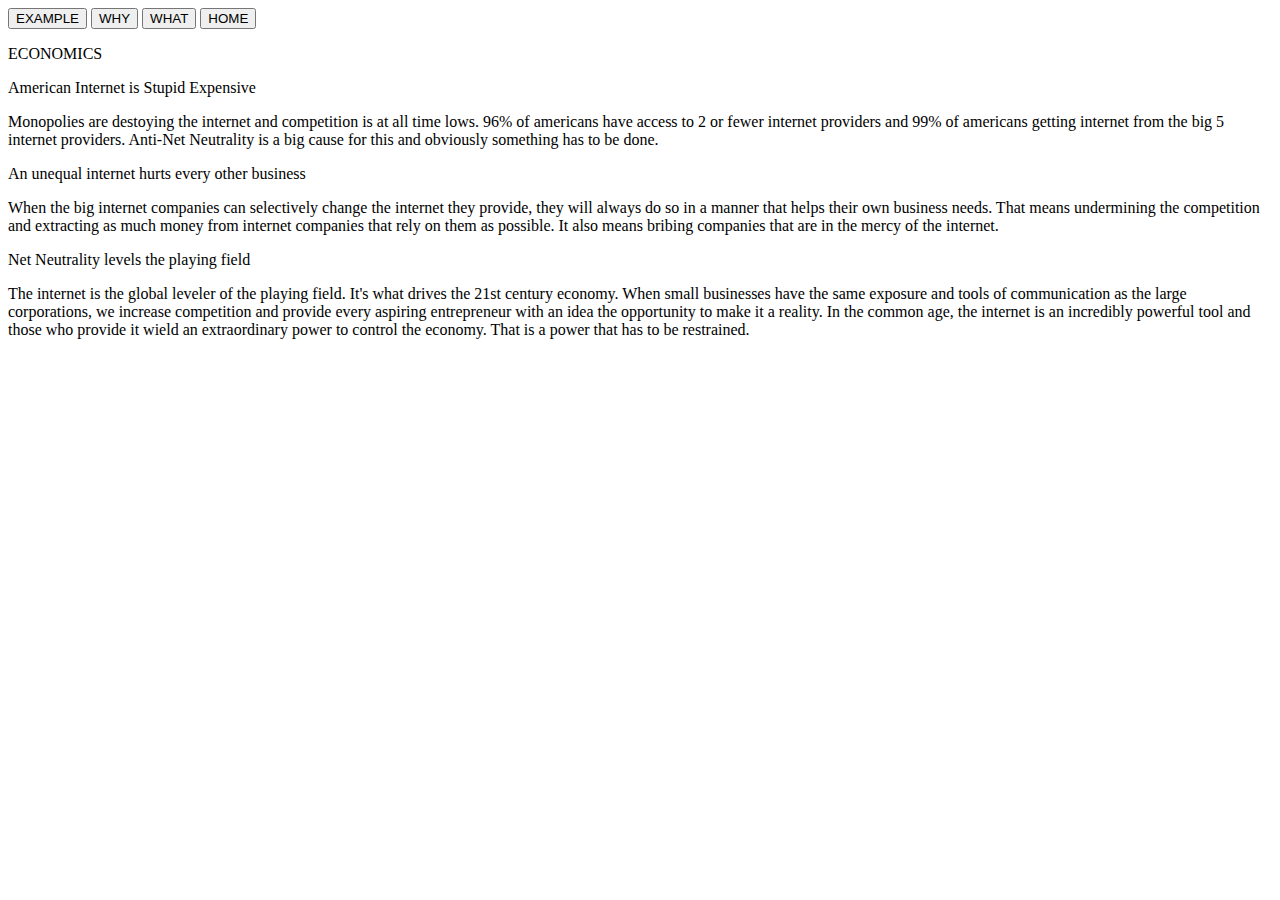
==== economics.html @ 54e2869b "initial commit" ====
<!doctype html>
<html>
<head>
  <meta charset="utf-8">
  <meta name="viewport" content="initial-scale=1.0">
  <title>economics</title>
  <link rel="stylesheet" href="css/standardize.css">
  <link rel="stylesheet" href="css/economics-grid.css">
  <link rel="stylesheet" href="css/economics.css">
</head>
<body class="body page-economics clearfix">
  <button onClick="window.location='examples.html';" class="_button _button-1">EXAMPLE</button>
  <button onClick="window.location='why.html';" class="_button _button-2">WHY</button>
  <button onClick="window.location='what.html';" class="_button _button-3">WHAT</button>
  <button onClick="window.location='index.html';" class="_button _button-4">HOME</button>
  <div class="container container-1"></div>
  <div class="container container-2 clearfix">
    <div class="element element-1"></div>
    <p class="text text-1">ECONOMICS</p>
  </div>
  <div class="element element-2 clearfix">
    <div class="container container-3 clearfix">
      <div class="element element-3"></div>
      <div class="container container-4 clearfix">
        <p class="text text-2">American Internet is Stupid Expensive</p>
        <p class="text text-3">Monopolies are destoying the internet and competition is at all time lows. 96% of americans have access to 2 or fewer internet providers and 99% of americans getting internet from the big 5 internet providers. Anti-Net Neutrality is a big cause for this and obviously something has to be done.</p>
      </div>
    </div>
    <div class="container container-5 clearfix">
      <p class="text text-4">An unequal internet hurts every other business</p>
      <p class="text text-5">When the big internet companies can selectively change the internet they provide, they will always do so in a manner that helps their own business needs. That means undermining the competition and extracting as much money from internet companies that rely on them as possible. It also means bribing companies that are in the mercy of the internet.&nbsp;</p>
      <div class="element element-4"></div>
    </div>
    <div class="container container-6 clearfix">
      <div class="element element-5"></div>
      <div class="container container-7 clearfix">
        <p class="text text-6">Net Neutrality levels the playing field</p>
        <p class="text text-7">The internet is the global leveler of the playing field. It's what drives the 21st century economy. When small businesses have the same exposure and tools of communication as the large corporations, we increase competition and provide every aspiring entrepreneur with an idea the opportunity to make it a reality. In the common age, the internet is an incredibly powerful tool and those who provide it wield an extraordinary power to control the economy. That is a power that has to be restrained. </p>
      </div>
    </div>
  </div>

  <script src="js/jquery-min.js"></script>
</body>
</html>
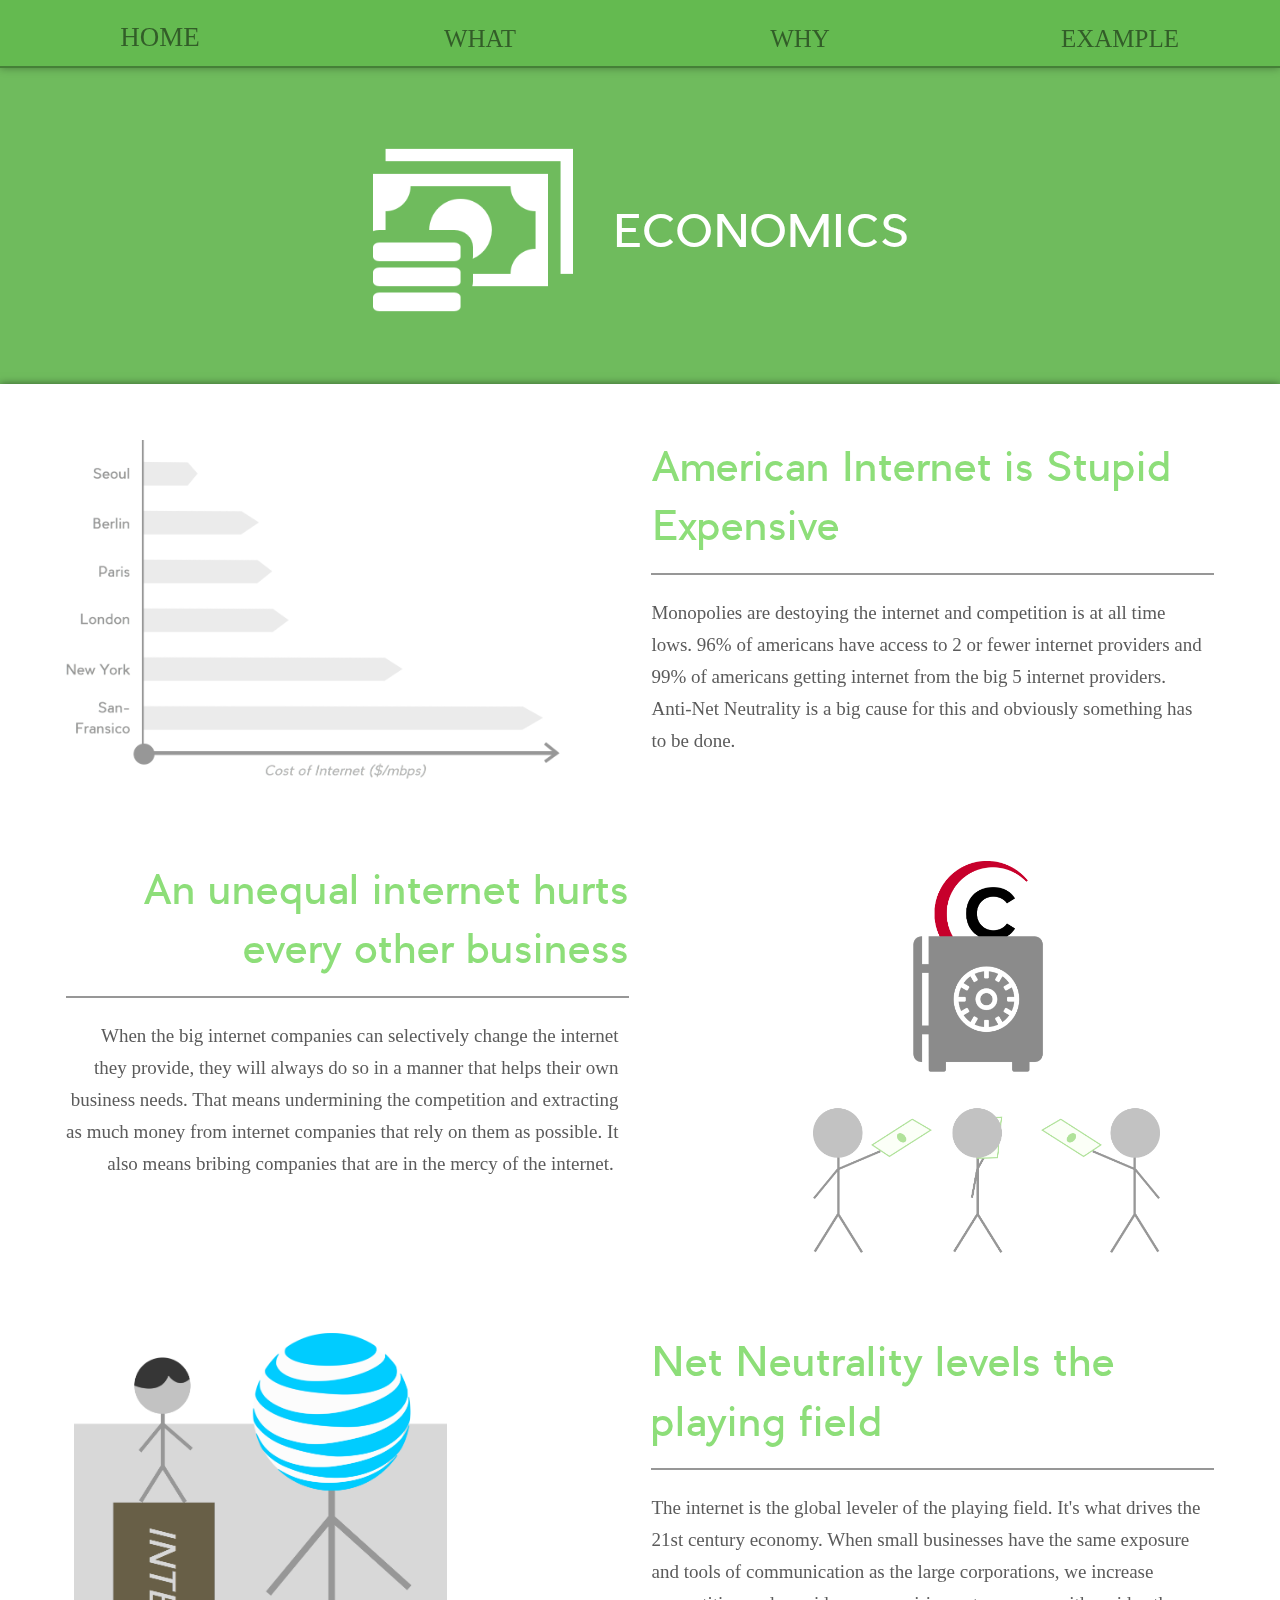
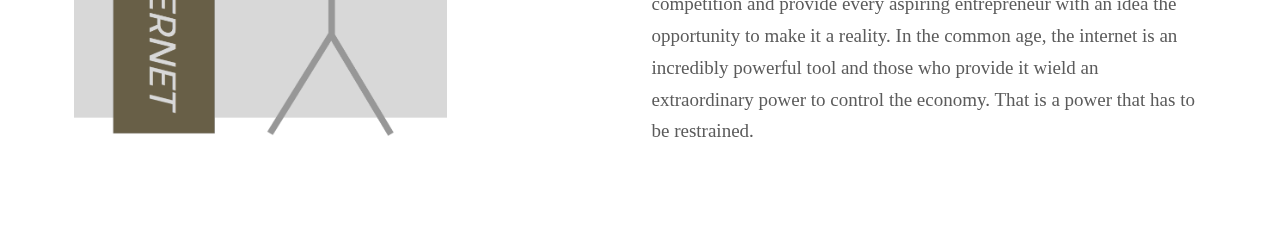
==== commit 44bbb64f: "Attempt to fix fonts" ====
--- a/economics.html
+++ b/economics.html
@@ -7,6 +7,115 @@
   <link rel="stylesheet" href="css/standardize.css">
   <link rel="stylesheet" href="css/economics-grid.css">
   <link rel="stylesheet" href="css/economics.css">
+  <style>
+@font-face {
+    font-family: 'Pier Sans';
+    src: url('/fonts/pier-regular-webfont.eot');
+    src: url('/fonts/pier-regular-webfont.eot?#iefix') format('embedded-opentype'),
+         url('/fonts/pier-regular-webfont.woff2') format('woff2'),
+         url('/fonts/pier-regular-webfont.woff') format('woff'),
+         url('/fonts/pier-regular-webfont.ttf') format('truetype'),
+         url('/fonts/pier-regular-webfont.svg#pier_sansregular') format('svg');
+}
+@font-face {
+    font-family: 400 2.105em/1.48 'Pier Sans';
+    src: url('/fonts/pier-regular-webfont.eot');
+    src: url('/fonts/pier-regular-webfont.eot?#iefix') format('embedded-opentype'),
+         url('/fonts/pier-regular-webfont.woff2') format('woff2'),
+         url('/fonts/pier-regular-webfont.woff') format('woff'),
+         url('/fonts/pier-regular-webfont.ttf') format('truetype'),
+         url('/fonts/pier-regular-webfont.svg#pier_sansregular') format('svg');
+}
+@font-face {
+    font-family: 2.316em/1.38 PierSans;
+    src: url('/fonts/pier-regular-webfont.eot');
+    src: url('/fonts/pier-regular-webfont.eot?#iefix') format('embedded-opentype'),
+         url('/fonts/pier-regular-webfont.woff2') format('woff2'),
+         url('/fonts/pier-regular-webfont.woff') format('woff'),
+         url('/fonts/pier-regular-webfont.ttf') format('truetype'),
+         url('/fonts/pier-regular-webfont.svg#pier_sansregular') format('svg');
+}
+@font-face {
+    font-family: PierSans;
+    src: url('/fonts/pier-regular-webfont.eot');
+    src: url('/fonts/pier-regular-webfont.eot?#iefix') format('embedded-opentype'),
+         url('/fonts/pier-regular-webfont.woff2') format('woff2'),
+         url('/fonts/pier-regular-webfont.woff') format('woff'),
+         url('/fonts/pier-regular-webfont.ttf') format('truetype'),
+         url('/fonts/pier-regular-webfont.svg#pier_sansregular') format('svg');
+}
+@font-face {
+    font-family: PierSans-Bold;
+    src: url('/fonts/pier-bold-webfont.eot');
+    src: url('/fonts/pier-bold-webfont.eot?#iefix') format('embedded-opentype'),
+         url('/fonts/pier-bold-webfont.woff2') format('woff2'),
+         url('/fonts/pier-bold-webfont.woff') format('woff'),
+         url('/fonts/pier-bold-webfont.ttf') format('truetype'),
+         url('/fonts/pier-bold-webfont.svg#pier_sansbold') format('svg');
+
+} 
+@font-face {
+    font-family: normal 1.688em/1.38 Avenir-Light;
+    src: url('/fonts/SofiaProLight-webfont.eot');
+    src: url('/fonts/SofiaProLight-webfont.eot?#iefix') format('embedded-opentype'),
+         url('/fonts/SofiaProLight-webfont.woff2') format('woff2'),
+         url('/fonts/SofiaProLight-webfont.woff') format('woff'),
+         url('/fonts/SofiaProLight-webfont.ttf') format('truetype'),
+         url('/fonts/SofiaProLight-webfont.svg#sofia_prolight') format('svg');
+
+}
+
+@font-face {
+    font-family: normal 1.188em/1.68 Avenir-Light;
+    src: url('/fonts/SofiaProLight-webfont.eot');
+    src: url('/fonts/SofiaProLight-webfont.eot?#iefix') format('embedded-opentype'),
+         url('/fonts/SofiaProLight-webfont.woff2') format('woff2'),
+         url('/fonts/SofiaProLight-webfont.woff') format('woff'),
+         url('/fonts/SofiaProLight-webfont.ttf') format('truetype'),
+         url('/fonts/SofiaProLight-webfont.svg#sofia_prolight') format('svg');
+
+}
+
+@font-face {
+    font-family: normal 1.563em/1.38 Avenir-Light;
+    src: url('/fonts/SofiaProLight-webfont.eot');
+    src: url('/fonts/SofiaProLight-webfont.eot?#iefix') format('embedded-opentype'),
+         url('/fonts/SofiaProLight-webfont.woff2') format('woff2'),
+         url('/fonts/SofiaProLight-webfont.woff') format('woff'),
+         url('/fonts/SofiaProLight-webfont.ttf') format('truetype'),
+         url('/fonts/SofiaProLight-webfont.svg#sofia_prolight') format('svg');
+
+}
+
+@font-face {
+    font-family: normal 2.188em/1.38 Avenir-Light;
+    src: url('/fonts/SofiaProLight-webfont.eot');
+    src: url('/fonts/SofiaProLight-webfont.eot?#iefix') format('embedded-opentype'),
+         url('/fonts/SofiaProLight-webfont.woff2') format('woff2'),
+         url('/fonts/SofiaProLight-webfont.woff') format('woff'),
+         url('/fonts/SofiaProLight-webfont.ttf') format('truetype'),
+         url('/fonts/SofiaProLight-webfont.svg#sofia_prolight') format('svg');
+}
+
+@font-face {
+    font-family: SourceCodePro-Regular;
+    src: url('/fonts/sourcecodepro-regular-webfont.eot');
+    src: url('/fonts/sourcecodepro-regular-webfont.eot?#iefix') format('embedded-opentype'),
+         url('/fonts/sourcecodepro-regular-webfont.woff2') format('woff2'),
+         url('/fonts/sourcecodepro-regular-webfont.woff') format('woff'),
+         url('/fonts/sourcecodepro-regular-webfont.ttf') format('truetype'),
+         url('/fonts/sourcecodepro-regular-webfont.svg#sofia_prolight') format('svg');
+}
+@font-face {
+    font-family: 1.16em/1.78 SourceCodePro-Regular;
+    src: url('/fonts/sourcecodepro-regular-webfont.eot');
+    src: url('/fonts/sourcecodepro-regular-webfont.eot?#iefix') format('embedded-opentype'),
+         url('/fonts/sourcecodepro-regular-webfont.woff2') format('woff2'),
+         url('/fonts/sourcecodepro-regular-webfont.woff') format('woff'),
+         url('/fonts/sourcecodepro-regular-webfont.ttf') format('truetype'),
+         url('/fonts/sourcecodepro-regular-webfont.svg#sofia_prolight') format('svg');
+}
+</style>
 </head>
 <body class="body page-economics clearfix">
   <button onClick="window.location='examples.html';" class="_button _button-1">EXAMPLE</button>
--- a/css/standardize.css
+++ b/css/standardize.css
@@ -0,0 +1,492 @@
+/*! normalize.css v2.1.0 | MIT License | git.io/normalize */
+
+/* ==========================================================================
+   HTML5 display definitions
+   ========================================================================== */
+
+/**
+ * Correct `block` display not defined in IE 8/9.
+ */
+
+article,
+aside,
+details,
+figcaption,
+figure,
+footer,
+header,
+hgroup,
+main,
+nav,
+section,
+summary {
+    display: block;
+}
+
+/**
+ * Correct `inline-block` display not defined in IE 8/9.
+ */
+
+audio,
+canvas,
+video {
+    display: inline-block;
+}
+
+/**
+ * Prevent modern browsers from displaying `audio` without controls.
+ * Remove excess height in iOS 5 devices.
+ */
+
+audio:not([controls]) {
+    display: none;
+    height: 0;
+}
+
+/**
+ * Address styling not present in IE 8/9.
+ */
+
+[hidden] {
+    display: none;
+}
+
+/* ==========================================================================
+   Base
+   ========================================================================== */
+
+/**
+ * 1. Set default font family to sans-serif.
+ * 2. Prevent iOS text size adjust after orientation change, without disabling
+ *    user zoom.
+ * 3. Ensure that the HTML is always 100% height. This fixed body height issues in Chrome for example.
+ */
+
+html {
+    font-family: sans-serif; /* 1 */
+    -webkit-text-size-adjust: 100%; /* 2 */
+    -ms-text-size-adjust: 100%; /* 2 */
+    min-height: 100%;
+}
+
+/**
+ * Remove default margin.
+ */
+
+body {
+    margin: 0;
+}
+
+/* ==========================================================================
+   Links
+   ========================================================================== */
+
+/**
+ * Address `outline` inconsistency between Chrome and other browsers.
+ */
+
+a:focus {
+    outline: thin dotted;
+}
+
+/**
+ * Improve readability when focused and also mouse hovered in all browsers.
+ */
+
+a:active,
+a:hover {
+    outline: 0;
+}
+
+/* ==========================================================================
+   Typography
+   ========================================================================== */
+
+/**
+ * Address variable `h1` font-size and margin within `section` and `article`
+ * contexts in Firefox 4+, Safari 5, and Chrome.
+ */
+
+h1 {
+    font-size: 2em;
+    margin: 0.67em 0;
+}
+
+/**
+ * Address styling not present in IE 8/9, Safari 5, and Chrome.
+ */
+
+abbr[title] {
+    border-bottom: 1px dotted;
+}
+
+/**
+ * Address style set to `bolder` in Firefox 4+, Safari 5, and Chrome.
+ */
+
+b,
+strong {
+    font-weight: bold;
+}
+
+/**
+ * Address styling not present in Safari 5 and Chrome.
+ */
+
+dfn {
+    font-style: italic;
+}
+
+/**
+ * Address differences between Firefox and other browsers.
+ */
+
+hr {
+    -moz-box-sizing: content-box;
+    box-sizing: content-box;
+    height: 0;
+}
+
+/**
+ * Address styling not present in IE 8/9.
+ */
+
+mark {
+    background: #ff0;
+    color: #000;
+}
+
+/**
+ * Correct font family set oddly in Safari 5 and Chrome.
+ */
+
+code,
+kbd,
+pre,
+samp {
+    font-family: monospace, serif;
+    font-size: 1em;
+}
+
+/**
+ * Improve readability of pre-formatted text in all browsers.
+ */
+
+pre {
+    white-space: pre-wrap;
+}
+
+/**
+ * Set consistent quote types.
+ */
+
+q {
+    quotes: "\201C" "\201D" "\2018" "\2019";
+}
+
+/**
+ * Address inconsistent and variable font size in all browsers.
+ */
+
+small {
+    font-size: 80%;
+}
+
+/**
+ * Prevent `sub` and `sup` affecting `line-height` in all browsers.
+ */
+
+sub,
+sup {
+    font-size: 75%;
+    line-height: 0;
+    position: relative;
+    vertical-align: baseline;
+}
+
+sup {
+    top: -0.5em;
+}
+
+sub {
+    bottom: -0.25em;
+}
+
+/* ==========================================================================
+   Embedded content
+   ========================================================================== */
+
+/**
+ * Remove border when inside `a` element in IE 8/9.
+ */
+
+img {
+    border: 0;
+}
+
+/**
+ * Correct overflow displayed oddly in IE 9.
+ */
+
+svg:not(:root) {
+    overflow: hidden;
+}
+
+/* ==========================================================================
+   Figures
+   ========================================================================== */
+
+/**
+ * Address margin not present in IE 8/9 and Safari 5.
+ */
+
+figure {
+    margin: 0;
+}
+
+/* ==========================================================================
+   Forms
+   ========================================================================== */
+
+/**
+ * Define consistent border, margin, and padding.
+ */
+fieldset {
+    margin: 0 2px;
+    padding: 0.35em 0.625em 0.75em;
+}
+
+/**
+ * 1. Correct `color` not being inherited in IE 8/9.
+ * 2. Remove padding so people aren't caught out if they zero out fieldsets.
+ */
+
+legend {
+    border: 0; /* 1 */
+    padding: 0; /* 2 */
+}
+
+/**
+ * 1. Correct font family not being inherited in all browsers.
+ * 2. Correct font size not being inherited in all browsers.
+ * 3. Address margins set differently in Firefox 4+, Safari 5, and Chrome.
+ */
+
+button,
+input,
+select,
+textarea {
+    font-family: inherit; /* 1 */
+    font-size: 100%; /* 2 */
+    font-weight: inherit; /* 1 */
+    margin: 0; /* 3 */
+    padding: 0;
+}
+
+/**
+ * Remove the default button background color that browsers set
+ */
+
+button {
+    background: transparent;
+}
+
+/**
+ * Address Firefox 4+ setting `line-height` on `input` using `!important` in
+ * the UA stylesheet.
+ */
+
+button,
+input {
+    line-height: normal;
+}
+
+/**
+ * Address inconsistent `text-transform` inheritance for `button` and `select`.
+ * All other form control elements do not inherit `text-transform` values.
+ * Correct `button` style inheritance in Chrome, Safari 5+, and IE 8+.
+ * Correct `select` style inheritance in Firefox 4+ and Opera.
+ */
+
+button,
+select {
+    text-transform: none;
+}
+
+/**
+ * Make sure selects don't get the default browser styles.
+ */
+select {
+  -webkit-appearance: none;
+}
+
+
+/**
+ * 1. Avoid the WebKit bug in Android 4.0.* where (2) destroys native `audio`
+ *    and `video` controls.
+ * 2. Correct inability to style clickable `input` types in iOS.
+ * 3. Improve usability and consistency of cursor style between image-type
+ *    `input` and others.
+ */
+
+button,
+html input[type="button"], /* 1 */
+input[type="reset"],
+input[type="submit"] {
+    -webkit-appearance: button; /* 2 */
+    cursor: pointer; /* 3 */
+}
+
+/**
+ * Re-set default cursor for disabled elements.
+ */
+
+button[disabled],
+html input[disabled] {
+    cursor: default;
+}
+
+/**
+ * 1. Address box sizing set to `content-box` in IE 8/9.
+ * 2. Remove excess padding in IE 8/9.
+ */
+
+input[type="checkbox"],
+input[type="radio"] {
+    box-sizing: border-box; /* 1 */
+    padding: 0; /* 2 */
+}
+
+/**
+ * 1. Address `appearance` set to `searchfield` in Safari 5 and Chrome.
+ * 2. Address `box-sizing` set to `border-box` in Safari 5 and Chrome
+ *    (include `-moz` to future-proof).
+ */
+
+input[type="search"] {
+    -webkit-appearance: textfield; /* 1 */
+    -moz-box-sizing: content-box;
+    -webkit-box-sizing: content-box; /* 2 */
+    box-sizing: content-box;
+}
+
+/**
+ * Remove inner padding and search cancel button in Safari 5 and Chrome
+ * on OS X.
+ */
+
+input[type="search"]::-webkit-search-cancel-button,
+input[type="search"]::-webkit-search-decoration {
+    -webkit-appearance: none;
+}
+
+/**
+ * Remove inner padding and border in Firefox 4+.
+ */
+
+button::-moz-focus-inner,
+input::-moz-focus-inner {
+    border: 0;
+    padding: 0;
+}
+
+/**
+ * 1. Remove default vertical scrollbar in IE 8/9.
+ * 2. Improve readability and alignment in all browsers.
+ * 3. Disable resizing by default.
+ */
+
+textarea {
+    overflow: auto; /* 1 */
+    vertical-align: top; /* 2 */
+    resize: none; /* 3 */
+}
+
+/* ==========================================================================
+   Tables
+   ========================================================================== */
+
+/**
+ * Remove most spacing between table cells.
+ */
+
+table {
+    border-collapse: collapse;
+    border-spacing: 0;
+}
+
+
+
+html, body, div, span, applet, object, iframe,
+h1, h2, h3, h4, h5, h6, p, blockquote, pre,
+a, abbr, acronym, address, big, cite, code,
+del, dfn, em, font, img, ins, kbd, q, s, samp,
+small, strike, strong, sub, sup, tt, var,
+dl, dt, dd, ol, ul, li,
+fieldset, form, label, legend,
+table, caption, tbody, tfoot, thead, tr, th, td {
+  margin: 0;
+  padding: 0;
+  border: 0;
+  outline: 0;
+  font-weight: inherit;
+  font-style: inherit;
+  font-size: 100%;
+  font-family: inherit;
+  vertical-align: baseline;
+}
+/* remember to define focus styles! */
+:focus {
+  outline: 0;
+}
+body {
+  line-height: 1;
+  color: black;
+  background: white;
+}
+ol, ul, li {
+  list-style: none;
+}
+/* tables still need 'cellspacing="0"' in the markup */
+table {
+  border-collapse: separate;
+  border-spacing: 0;
+}
+caption, th, td {
+  text-align: left;
+  font-weight: normal;
+}
+blockquote:before, blockquote:after,
+q:before, q:after {
+  content: "";
+}
+blockquote, q {
+  quotes: "" "";
+}
+a,
+a:hover,
+a:visited {
+  text-decoration: none;
+}
+button,
+input,
+fieldset,
+textarea,
+select {
+  font-size: inherit;
+  color: inherit;
+  border: none;
+  border-radius: 0;
+}
+img {
+  width: 100%;
+  height: auto;
+}
+.clearfix:before, .clearfix:after { content: ""; display: table; }
+.clearfix:after { clear: both; }
+.clearfix { *zoom: 1; }
+
+* {
+  -moz-box-sizing: border-box;
+  box-sizing: border-box;
+}
--- a/css/economics-grid.css
+++ b/css/economics-grid.css
@@ -0,0 +1,92 @@
+.fluid-span-1 {
+  width: 6.5%;
+}
+
+.fluid-span-2 {
+  width: 15%;
+}
+
+.fluid-span-3 {
+  width: 23.5%;
+}
+
+.fluid-span-4 {
+  width: 32%;
+}
+
+.fluid-span-5 {
+  width: 40.5%;
+}
+
+.fluid-span-6 {
+  width: 49%;
+}
+
+.fluid-span-7 {
+  width: 57.5%;
+}
+
+.fluid-span-8 {
+  width: 66%;
+}
+
+.fluid-span-9 {
+  width: 74.5%;
+}
+
+.fluid-span-10 {
+  width: 83%;
+}
+
+.fluid-span-11 {
+  width: 91.5%;
+}
+
+.fluid-span-12 {
+  width: 100%;
+}
+
+.fluid-offset-1 {
+  margin-left: 8.5%;
+}
+
+.fluid-offset-2 {
+  margin-left: 17%;
+}
+
+.fluid-offset-3 {
+  margin-left: 25.5%;
+}
+
+.fluid-offset-4 {
+  margin-left: 34%;
+}
+
+.fluid-offset-5 {
+  margin-left: 42.5%;
+}
+
+.fluid-offset-6 {
+  margin-left: 51%;
+}
+
+.fluid-offset-7 {
+  margin-left: 59.5%;
+}
+
+.fluid-offset-8 {
+  margin-left: 68%;
+}
+
+.fluid-offset-9 {
+  margin-left: 76.5%;
+}
+
+.fluid-offset-10 {
+  margin-left: 85%;
+}
+
+.fluid-offset-11 {
+  margin-left: 93.5%;
+}
+
--- a/css/economics.css
+++ b/css/economics.css
@@ -0,0 +1,227 @@
+body {
+  background-color: rgb(111, 187, 93);
+  font: normal 1.188em/1.68 Avenir-Light;
+  color: rgb(91, 91, 91);
+}
+
+.container .container {
+  float: left;
+}
+
+.container .element {
+  background-repeat: no-repeat;
+  background-size: contain;
+  background-position: center center;
+  background-color: rgba(222, 222, 222, 0);
+}
+
+._button {
+  display: block;
+  position: fixed;
+  top: 11px;
+  width: 25%;
+  height: 47px;
+  border-radius: 3px;
+  background-color: rgba(222, 222, 222, 0);
+  line-height: 1.38;
+  text-align: center;
+  color: rgba(0, 0, 0, 0.5);
+  -webkit-transition: all .3s;
+  -moz-transition: all .3s;
+  -o-transition: all .3s;
+  -ms-transition: all .3s;
+  transition: all .3s;
+}
+
+._button:hover {
+  color: rgba(255, 255, 255, 0.72);
+}
+
+.container-1 {
+  position: fixed;
+  top: 0;
+  left: 0;
+  z-index: 18;
+  width: 100%;
+  height: 68px;
+  border-bottom: 2px solid rgba(0, 0, 0, 0.31);
+  background-color: rgb(100, 186, 80);
+  box-shadow: 0 0 8px rgba(0, 0, 0, 0.34);
+}
+
+.container-2 {
+  position: fixed;
+  top: 104px;
+  left: 0;
+  right: 0;
+  z-index: 2;
+  width: 546px;
+  height: 245px;
+  margin: 0 auto;
+}
+
+.container-3 {
+  width: 91.8333333333%;
+  max-width: 1148px;
+  margin: 54px auto 0;
+}
+
+.container-4 {
+  width: 49.001814882%;
+  margin-left: 7.96847%;
+}
+
+.container-5,
+.container-6 {
+  width: 91.8333333333%;
+  max-width: 1148px;
+  margin: 80px auto 0;
+}
+
+.container-7 {
+  width: 48.9989791288%;
+  margin-left: 17.0627299999%;
+}
+
+.element-1 {
+  float: left;
+  width: 206px;
+  height: 200px;
+  margin: 26px 0 0 0.54087%;
+  background-image: url('../images/coins%20(1).png');
+}
+
+.element-2 {
+  position: relative;
+  float: left;
+  z-index: 17;
+  width: 100%;
+  margin-top: 384px;
+  padding-bottom: 80px;
+  background-color: rgb(255, 255, 255);
+  box-shadow: 0 0 8px rgba(0, 0, 0, .5);
+}
+
+.element-3 {
+  float: left;
+  width: 43.0307732092%;
+  height: 343px;
+  background-image: url('../images/Graphs.png');
+}
+
+.element-4 {
+  float: right;
+  width: 39.5644283121%;
+  height: 392px;
+  margin-top: -118px;
+  background-image: url('../images/Group(2).png');
+}
+
+.element-5 {
+  float: left;
+  width: 33.9382940108%;
+  height: 403px;
+  background-image: url('../images/Group.png');
+}
+
+.text-1 {
+  float: left;
+  margin: 98px 0 0 6.74794%;
+  font: 2.316em/1.38 PierSans;
+  text-align: center;
+  color: rgb(255, 255, 255);
+}
+
+.text-2 {
+  float: right;
+  width: 99.9942129629%;
+  min-height: 89px;
+  font: 400 2.105em/1.48 'Pier Sans';
+  color: rgb(141, 222, 121);
+}
+
+.text-3 {
+  float: right;
+  clear: both;
+  width: 100%;
+  margin-top: 17px;
+  padding-top: 22px;
+  padding-right: 10px;
+  border-top: 2px solid rgb(151, 151, 151);
+  font-size: 1em;
+  color: rgb(91, 91, 91);
+}
+
+.text-4 {
+  position: relative;
+  float: left;
+  z-index: 9;
+  width: 49%;
+  min-height: 89px;
+  font: 400 2.105em/1.48 'Pier Sans';
+  text-align: right;
+  color: rgb(141, 222, 121);
+}
+
+.text-5 {
+  position: relative;
+  float: left;
+  clear: both;
+  z-index: 8;
+  width: 49%;
+  margin-top: 17px;
+  padding-top: 22px;
+  padding-right: 10px;
+  border-top: 2px solid rgb(151, 151, 151);
+  font-size: 1em;
+  text-align: right;
+  color: rgb(91, 91, 91);
+}
+
+.text-6 {
+  float: right;
+  width: 100%;
+  min-height: 89px;
+  font: 400 2.105em/1.48 'Pier Sans';
+  color: rgb(141, 222, 121);
+}
+
+.text-7 {
+  float: right;
+  clear: both;
+  width: 100%;
+  margin-top: 16px;
+  padding-top: 22px;
+  padding-right: 10px;
+  border-top: 2px solid rgb(151, 151, 151);
+  font-size: 1em;
+  color: rgb(91, 91, 91);
+}
+
+._button-1 {
+  left: 75%;
+  z-index: 22;
+  padding-top: 10px;
+  font-size: 1.316em;
+}
+
+._button-2 {
+  left: 50%;
+  z-index: 21;
+  padding-top: 10px;
+  font-size: 1.316em;
+}
+
+._button-3 {
+  left: 25%;
+  z-index: 20;
+  padding-top: 10px;
+  font-size: 1.316em;
+}
+
+._button-4 {
+  left: 0;
+  z-index: 19;
+  padding-top: 6px;
+  font-size: 1.421em;
+}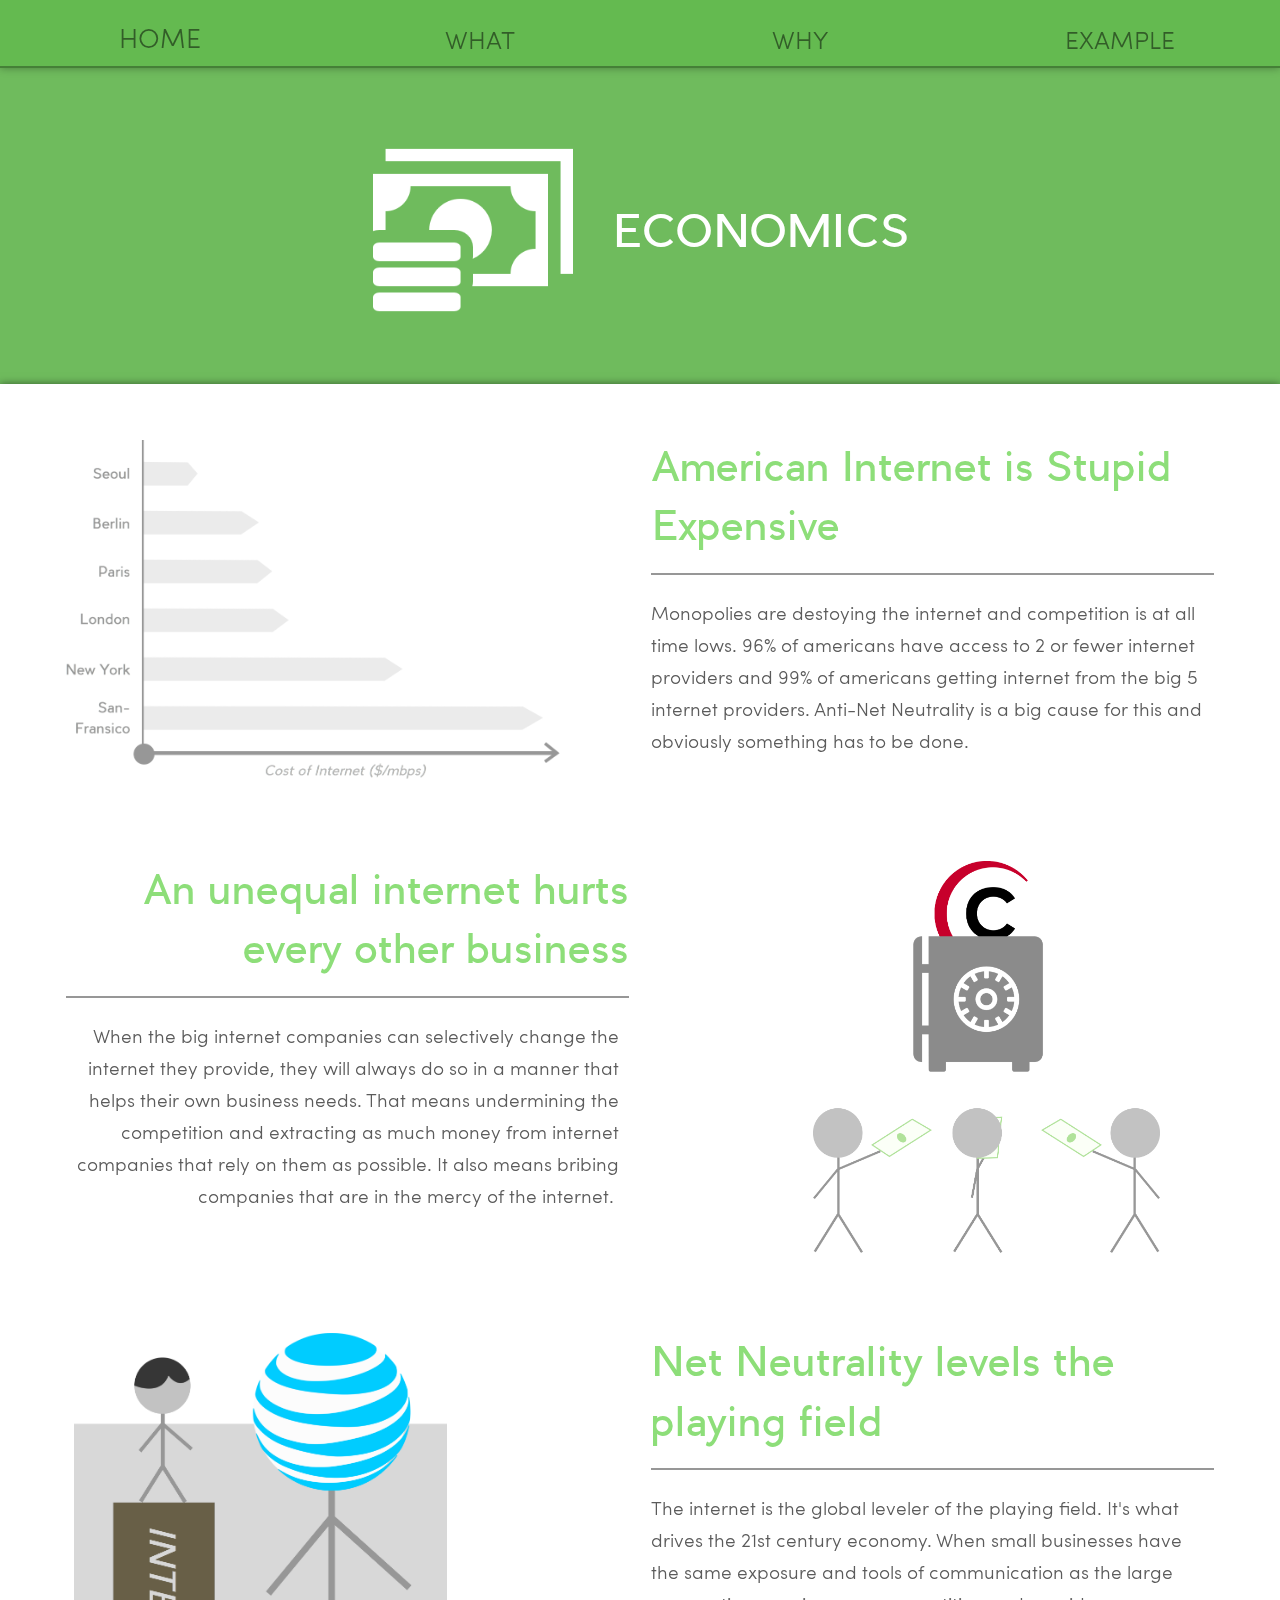
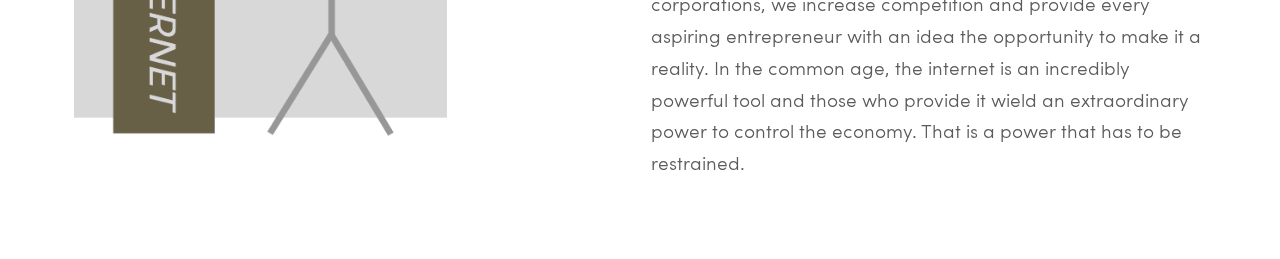
==== commit 6ed001b5: "Attempt to fix fonts #2" ====
--- a/economics.html
+++ b/economics.html
@@ -7,7 +7,7 @@
   <link rel="stylesheet" href="css/standardize.css">
   <link rel="stylesheet" href="css/economics-grid.css">
   <link rel="stylesheet" href="css/economics.css">
-  <style>
+<style>
 @font-face {
     font-family: 'Pier Sans';
     src: url('/fonts/pier-regular-webfont.eot');
@@ -66,7 +66,7 @@
 }
 
 @font-face {
-    font-family: normal 1.188em/1.68 Avenir-Light;
+    font: normal 1.188em/1.68 Avenir-Light;
     src: url('/fonts/SofiaProLight-webfont.eot');
     src: url('/fonts/SofiaProLight-webfont.eot?#iefix') format('embedded-opentype'),
          url('/fonts/SofiaProLight-webfont.woff2') format('woff2'),
@@ -77,7 +77,17 @@
 }
 
 @font-face {
-    font-family: normal 1.563em/1.38 Avenir-Light;
+    font: normal 1.563em/1.38 Avenir-Light;
+    src: url('/fonts/SofiaProLight-webfont.eot');
+    src: url('/fonts/SofiaProLight-webfont.eot?#iefix') format('embedded-opentype'),
+         url('/fonts/SofiaProLight-webfont.woff2') format('woff2'),
+         url('/fonts/SofiaProLight-webfont.woff') format('woff'),
+         url('/fonts/SofiaProLight-webfont.ttf') format('truetype'),
+         url('/fonts/SofiaProLight-webfont.svg#sofia_prolight') format('svg');
+
+}
+@font-face {
+    font-family: Avenir-Light;
     src: url('/fonts/SofiaProLight-webfont.eot');
     src: url('/fonts/SofiaProLight-webfont.eot?#iefix') format('embedded-opentype'),
          url('/fonts/SofiaProLight-webfont.woff2') format('woff2'),
@@ -88,7 +98,7 @@
 }
 
 @font-face {
-    font-family: normal 2.188em/1.38 Avenir-Light;
+    font: normal 2.188em/1.38 Avenir-Light;
     src: url('/fonts/SofiaProLight-webfont.eot');
     src: url('/fonts/SofiaProLight-webfont.eot?#iefix') format('embedded-opentype'),
          url('/fonts/SofiaProLight-webfont.woff2') format('woff2'),
@@ -98,7 +108,7 @@
 }
 
 @font-face {
-    font-family: SourceCodePro-Regular;
+    font: SourceCodePro-Regular;
     src: url('/fonts/sourcecodepro-regular-webfont.eot');
     src: url('/fonts/sourcecodepro-regular-webfont.eot?#iefix') format('embedded-opentype'),
          url('/fonts/sourcecodepro-regular-webfont.woff2') format('woff2'),
@@ -107,7 +117,7 @@
          url('/fonts/sourcecodepro-regular-webfont.svg#sofia_prolight') format('svg');
 }
 @font-face {
-    font-family: 1.16em/1.78 SourceCodePro-Regular;
+    font: 1.16em/1.78 SourceCodePro-Regular;
     src: url('/fonts/sourcecodepro-regular-webfont.eot');
     src: url('/fonts/sourcecodepro-regular-webfont.eot?#iefix') format('embedded-opentype'),
          url('/fonts/sourcecodepro-regular-webfont.woff2') format('woff2'),
